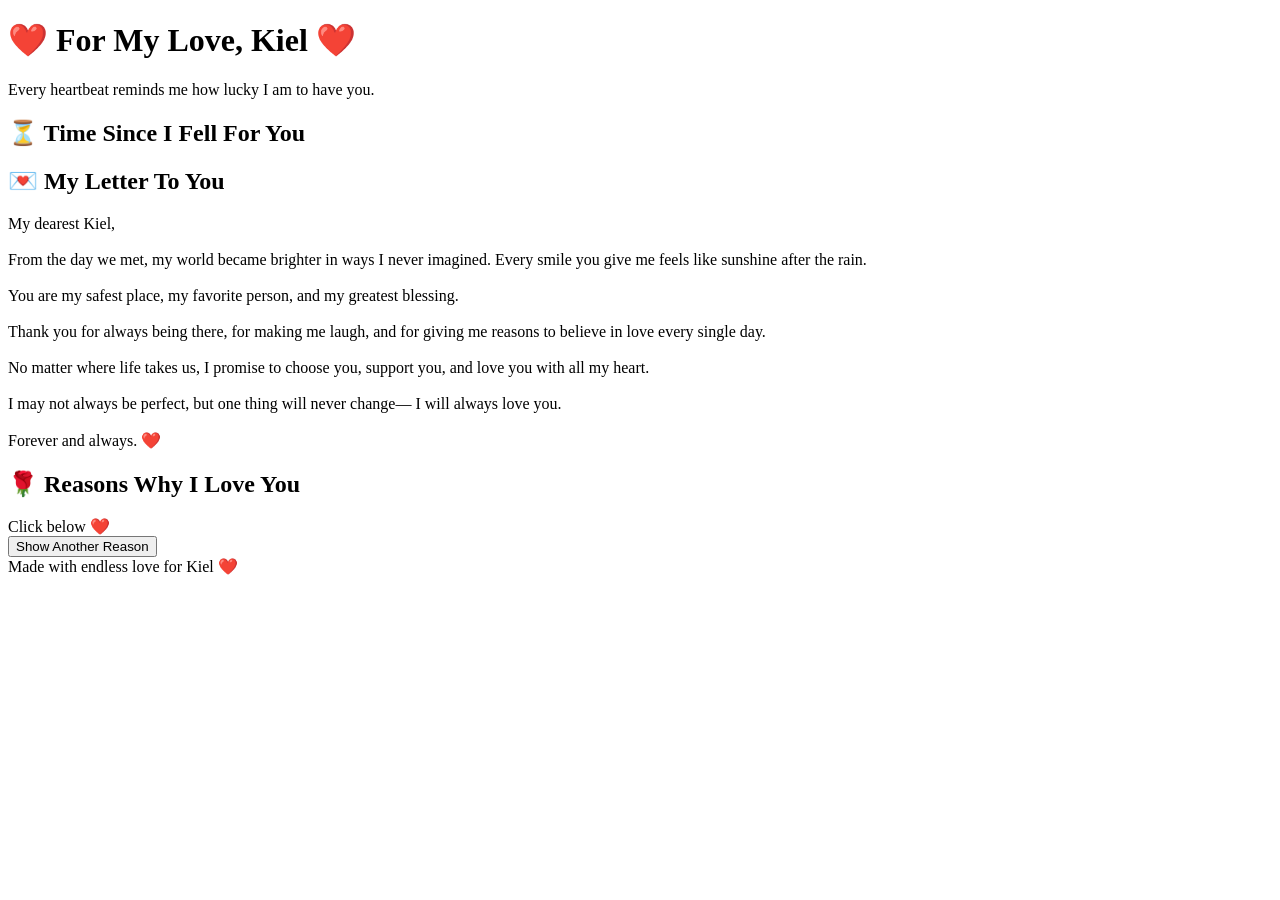
==== index.html @ daa99948 "Add files via upload" ====
<!DOCTYPE html>
<html lang="en">
<head>
    <meta charset="UTF-8">
    <meta name="viewport" content="width=device-width, initial-scale=1.0">
    <title>For My Love, Kiel ❤️</title>

    <link rel="stylesheet" href="kiel.css">
</head>
<body>

<div class="container">

    <div class="card">
        <h1>❤️ For My Love, Kiel ❤️</h1>

        <p class="subtitle">
            Every heartbeat reminds me how lucky I am to have you.
        </p>
    </div>

    <div class="card">
        <h2>⏳ Time Since I Fell For You</h2>

        <div class="counter" id="counter"></div>

        <div class="clock" id="clock"></div>
    </div>

    <div class="card">
        <h2>💌 My Letter To You</h2>

        <p class="love-letter">
            My dearest Kiel,<br><br>

            From the day we met, my world became brighter in ways I never imagined.
            Every smile you give me feels like sunshine after the rain.<br><br>

            You are my safest place, my favorite person, and my greatest blessing.<br><br>

            Thank you for always being there, for making me laugh, and for giving me reasons to believe in love every single day.<br><br>

            No matter where life takes us, I promise to choose you, support you, and love you with all my heart.<br><br>

            I may not always be perfect, but one thing will never change—
            I will always love you.<br><br>

            Forever and always. ❤️
        </p>
    </div>

    <div class="card center">
        <h2>🌹 Reasons Why I Love You</h2>

        <div class="reason" id="reason">
            Click below ❤️
        </div>

        <button onclick="randomReason()">
            Show Another Reason
        </button>
    </div>

    <footer>
        Made with endless love for Kiel ❤️
    </footer>

</div>

<audio autoplay loop>
    <source src="music.mp3" type="audio/mpeg">
</audio>

<script src="kiel.js"></script>
<script src="hearts.js"></script>

</body>
</html>
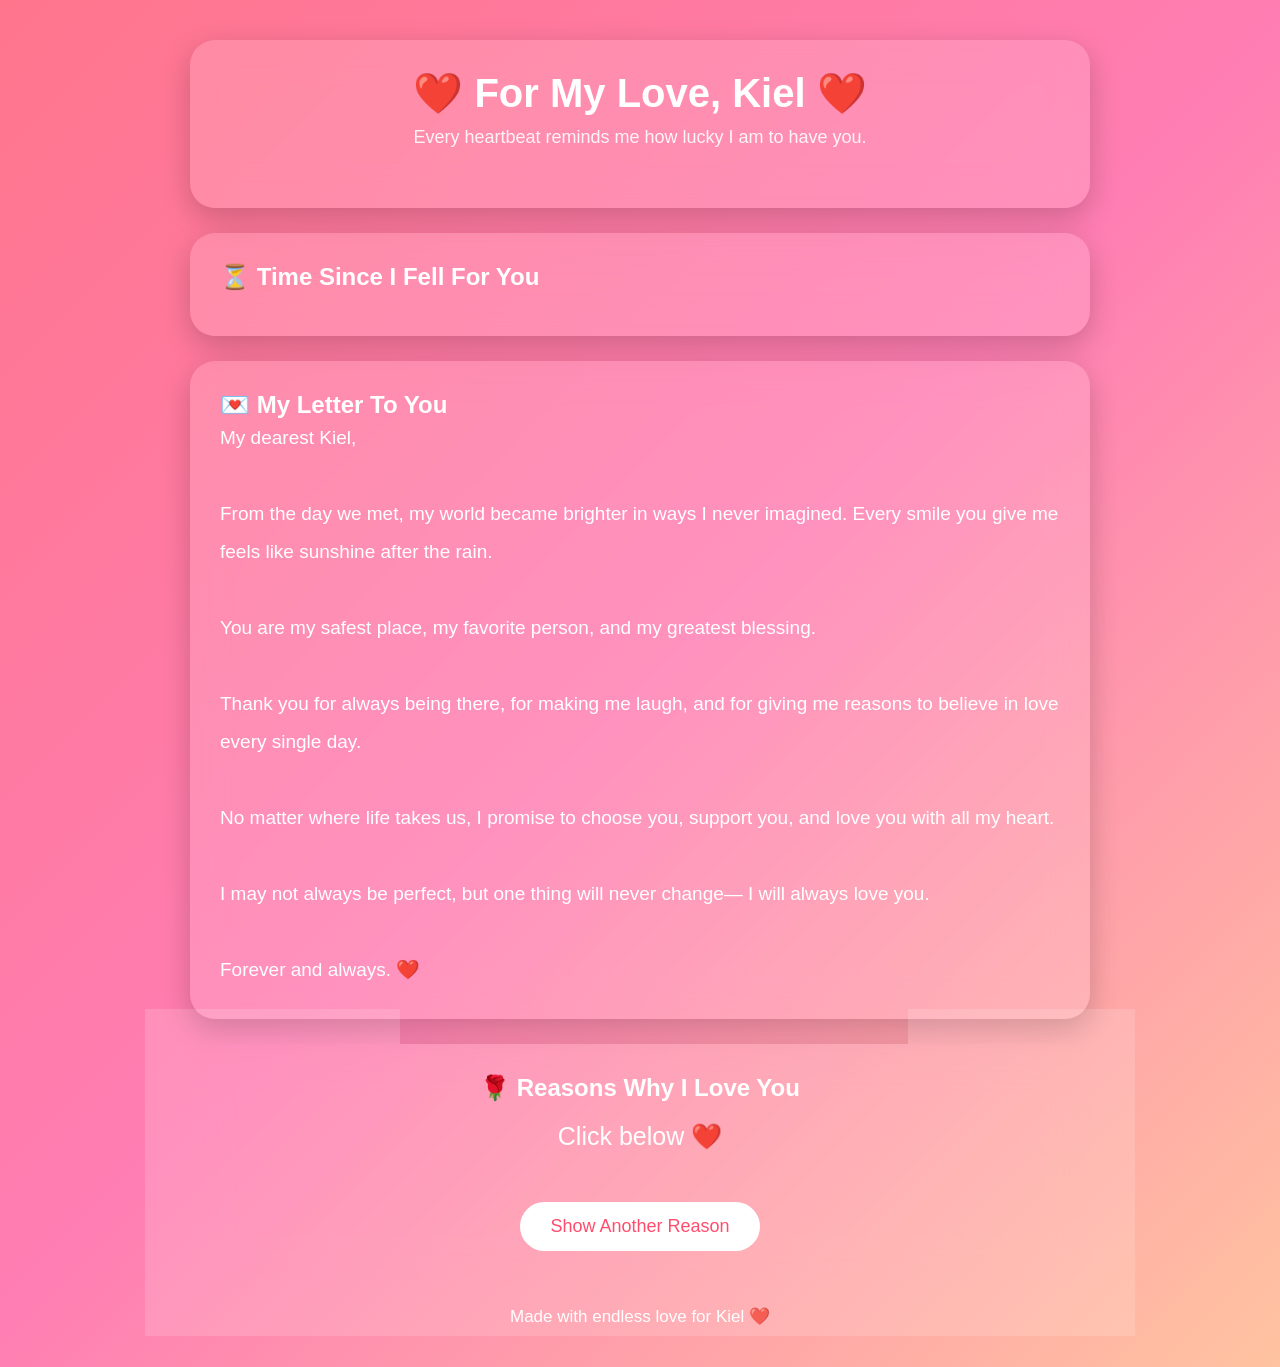
==== commit 09c3af3e: "Update index.html" ====
--- a/index.html
+++ b/index.html
@@ -5,7 +5,7 @@
     <meta name="viewport" content="width=device-width, initial-scale=1.0">
     <title>For My Love, Kiel ❤️</title>
 
-    <link rel="stylesheet" href="kiel.css">
+    <link rel="stylesheet" href="style.css">
 </head>
 <body>
 
@@ -75,4 +75,4 @@
 <script src="hearts.js"></script>
 
 </body>
-</html>+</html>
--- a/style.css
+++ b/style.css
@@ -0,0 +1,120 @@
+*{
+    margin:0;
+    padding:0;
+    box-sizing:border-box;
+    font-family:'Segoe UI',sans-serif;
+}
+
+body{
+    background:linear-gradient(135deg,#ff758c,#ff7eb3,#ffc3a0);
+    min-height:100vh;
+    overflow-x:hidden;
+    display:flex;
+    justify-content:center;
+    padding:40px 20px;
+}
+
+.container{
+    width:900px;
+    max-width:100%;
+}
+
+.card{
+    background:rgba(255,255,255,.15);
+    backdrop-filter:blur(18px);
+    border-radius:25px;
+    padding:30px;
+    margin-bottom:25px;
+    box-shadow:0 10px 30px rgba(0,0,0,.2);
+    color:white;
+}
+
+h1{
+    text-align:center;
+    font-size:40px;
+    margin-bottom:10px;
+}
+
+.subtitle{
+    text-align:center;
+    font-size:18px;
+    opacity:.9;
+    margin-bottom:30px;
+}
+
+.counter{
+    font-size:35px;
+    font-weight:bold;
+    text-align:center;
+    line-height:1.5;
+}
+
+.clock{
+    text-align:center;
+    font-size:30px;
+    margin-top:15px;
+}
+
+.reason{
+    font-size:25px;
+    text-align:center;
+    margin-top:20px;
+    min-height:60px;
+}
+
+button{
+    padding:14px 30px;
+    border:none;
+    border-radius:50px;
+    background:white;
+    color:#ff4d6d;
+    font-size:18px;
+    cursor:pointer;
+    margin-top:20px;
+    transition:.3s;
+}
+
+button:hover{
+    transform:scale(1.05);
+}
+
+.center{
+    text-align:center;
+}
+
+.love-letter{
+    line-height:2;
+    font-size:19px;
+}
+
+footer{
+    text-align:center;
+    color:white;
+    margin-top:20px;
+    font-size:17px;
+}
+
+/* Floating Hearts */
+
+.heart{
+    position:fixed;
+    bottom:-20px;
+    pointer-events:none;
+    user-select:none;
+    animation:float linear forwards;
+    z-index:999;
+}
+
+@keyframes float{
+
+0%{
+    transform:translateY(0) rotate(0deg);
+    opacity:1;
+}
+
+100%{
+    transform:translateY(-120vh) rotate(360deg);
+    opacity:0;
+}
+
+}
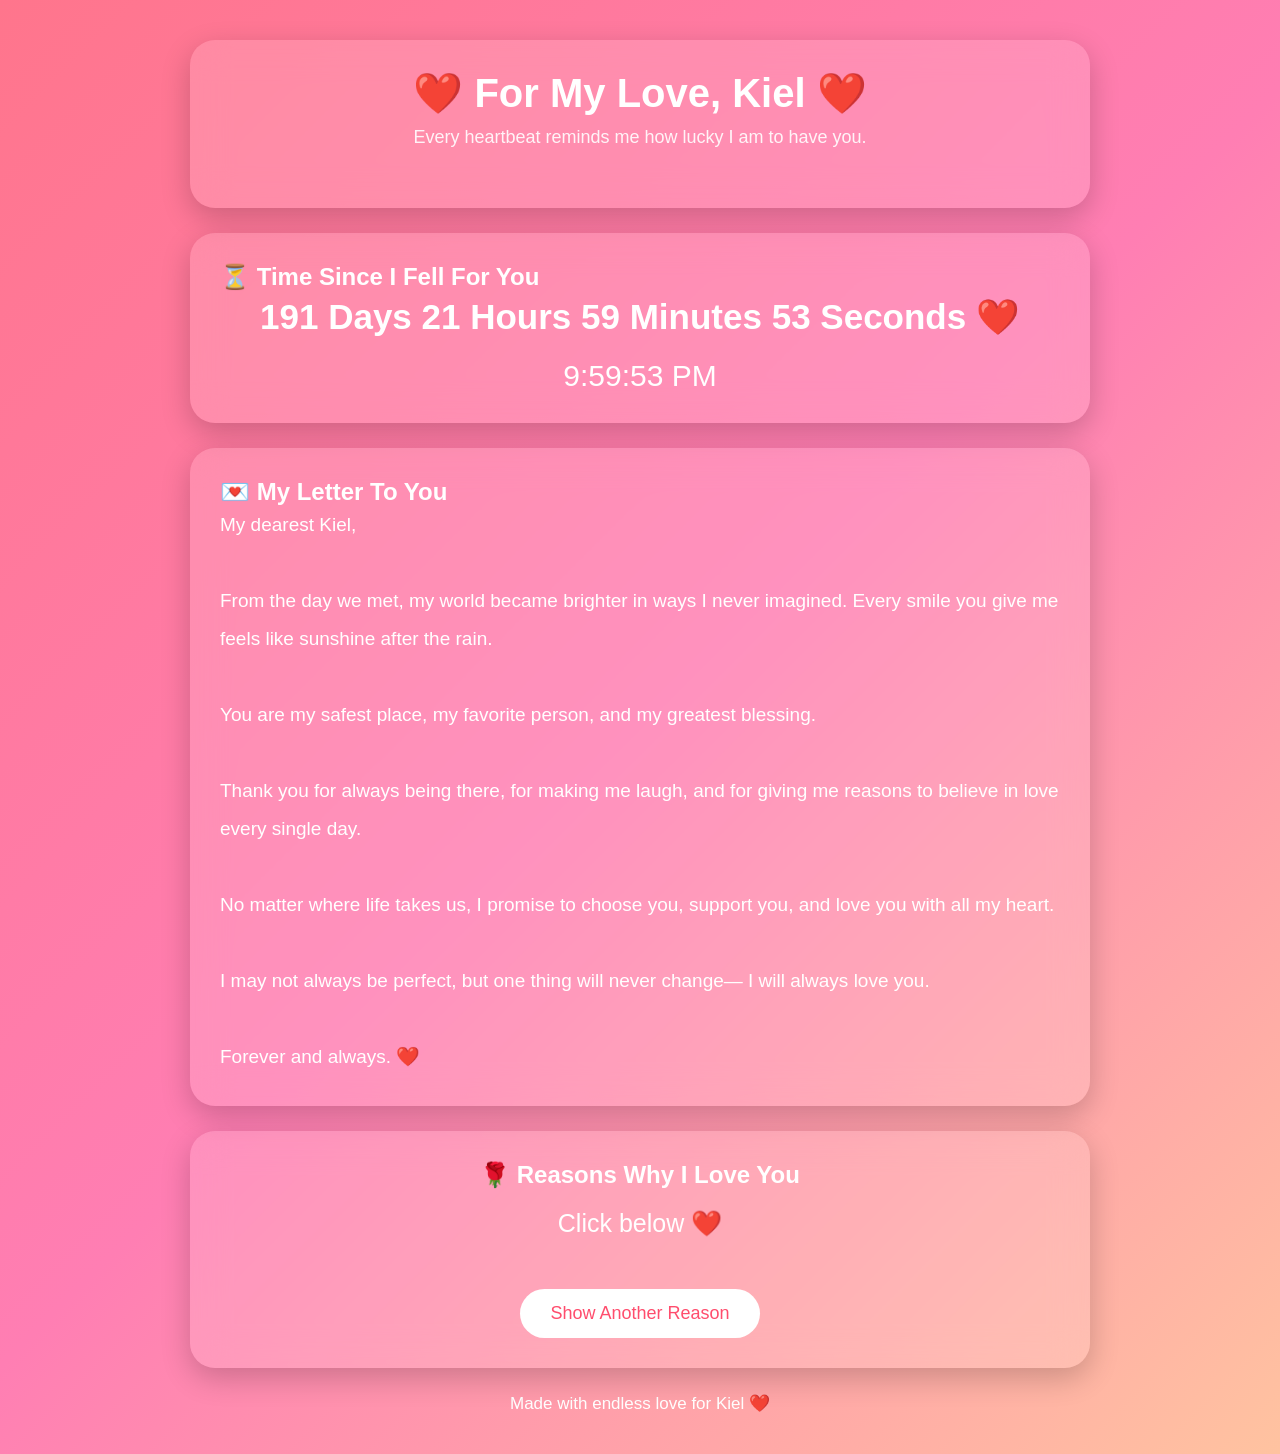
==== commit bd6b17ad: "Update index.html" ====
--- a/index.html
+++ b/index.html
@@ -71,7 +71,7 @@
     <source src="music.mp3" type="audio/mpeg">
 </audio>
 
-<script src="kiel.js"></script>
+<script src="script.js"></script>
 <script src="hearts.js"></script>
 
 </body>
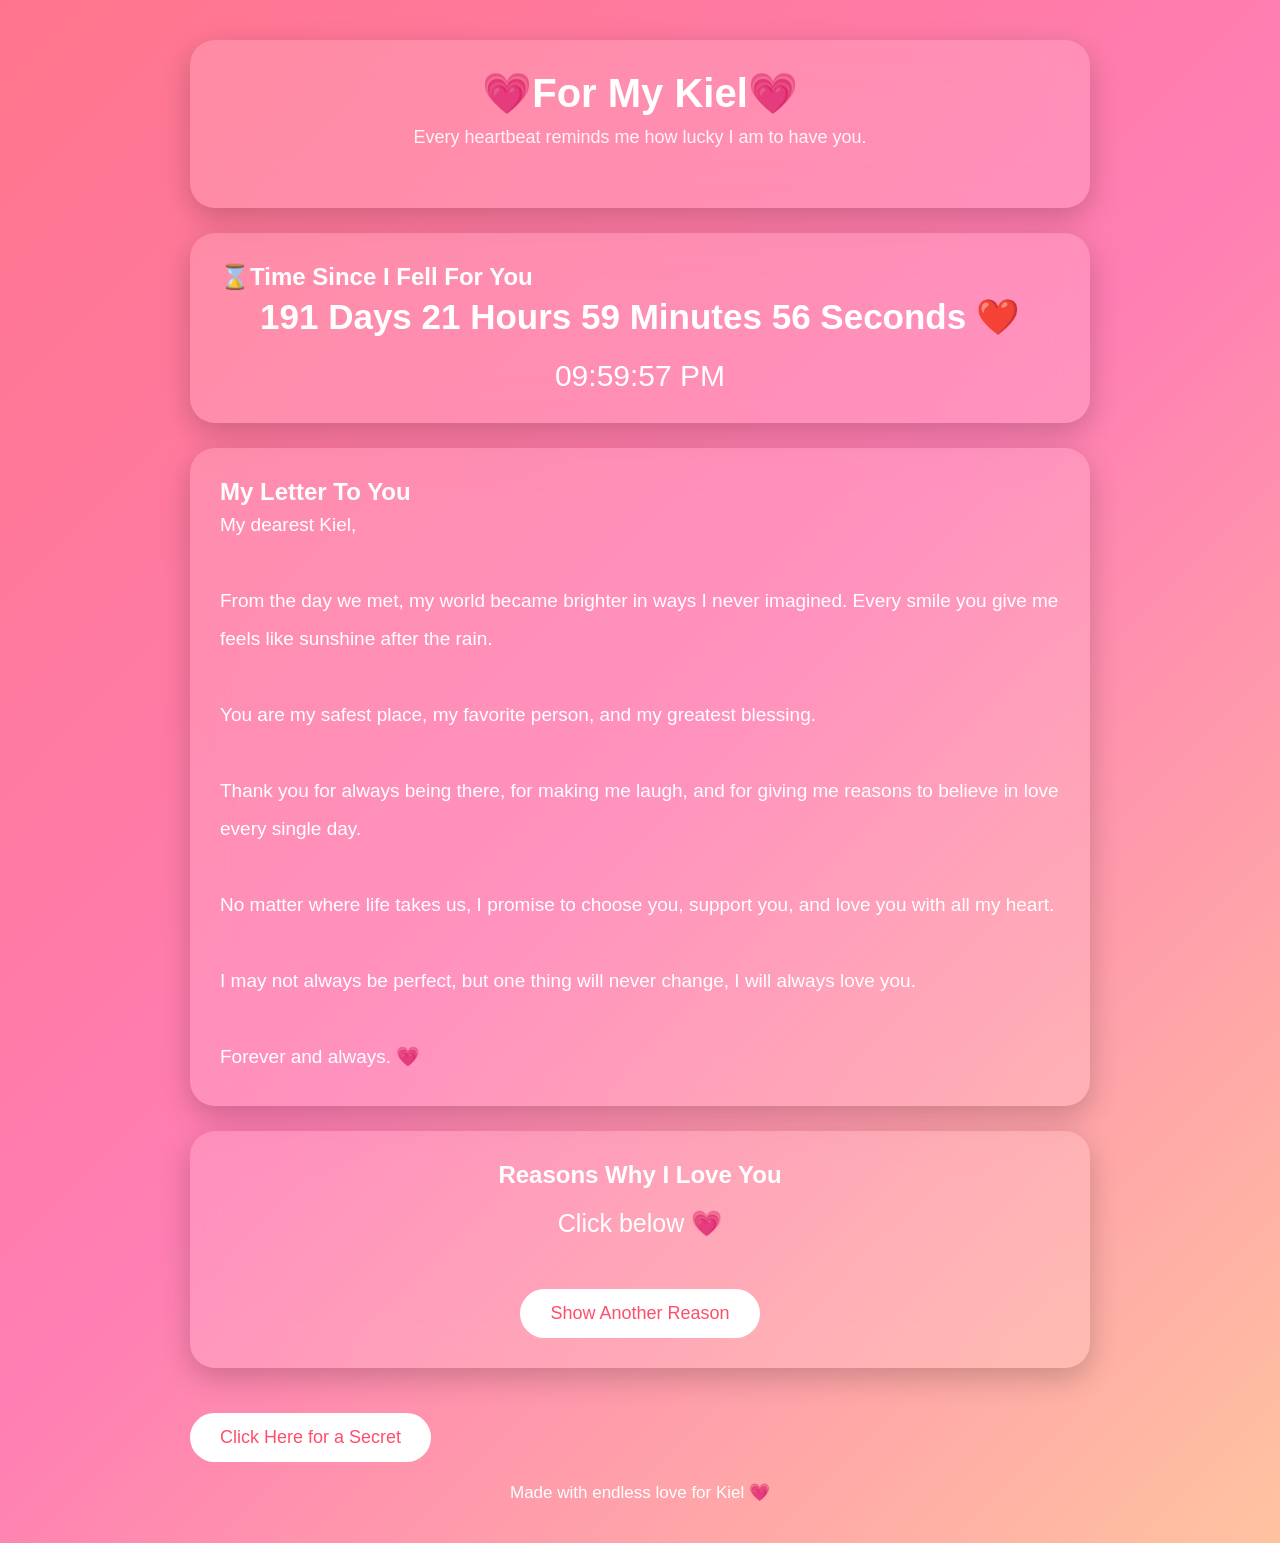
==== commit 07df5533: "Update index.html" ====
--- a/index.html
+++ b/index.html
@@ -3,7 +3,7 @@
 <head>
     <meta charset="UTF-8">
     <meta name="viewport" content="width=device-width, initial-scale=1.0">
-    <title>For My Love, Kiel ❤️</title>
+    <title>For My Love, Kiel 💗</title>
 
     <link rel="stylesheet" href="style.css">
 </head>
@@ -12,7 +12,7 @@
 <div class="container">
 
     <div class="card">
-        <h1>❤️ For My Love, Kiel ❤️</h1>
+        <h1>💗For My Kiel💗</h1>
 
         <p class="subtitle">
             Every heartbeat reminds me how lucky I am to have you.
@@ -20,7 +20,7 @@
     </div>
 
     <div class="card">
-        <h2>⏳ Time Since I Fell For You</h2>
+        <h2>⌛Time Since I Fell For You</h2>
 
         <div class="counter" id="counter"></div>
 
@@ -28,7 +28,7 @@
     </div>
 
     <div class="card">
-        <h2>💌 My Letter To You</h2>
+        <h2>My Letter To You</h2>
 
         <p class="love-letter">
             My dearest Kiel,<br><br>
@@ -42,34 +42,34 @@
 
             No matter where life takes us, I promise to choose you, support you, and love you with all my heart.<br><br>
 
-            I may not always be perfect, but one thing will never change—
+            I may not always be perfect, but one thing will never change,
             I will always love you.<br><br>
 
-            Forever and always. ❤️
+            Forever and always. 💗
         </p>
     </div>
 
     <div class="card center">
-        <h2>🌹 Reasons Why I Love You</h2>
+        <h2>Reasons Why I Love You</h2>
 
         <div class="reason" id="reason">
-            Click below ❤️
+            Click below 💗
         </div>
 
         <button onclick="randomReason()">
             Show Another Reason
         </button>
     </div>
+    
+    <button id="surpriseBtn">
+    Click Here for a Secret
+</button>
 
     <footer>
-        Made with endless love for Kiel ❤️
+        Made with endless love for Kiel 💗
     </footer>
 
 </div>
-
-<audio autoplay loop>
-    <source src="music.mp3" type="audio/mpeg">
-</audio>
 
 <script src="script.js"></script>
 <script src="hearts.js"></script>
